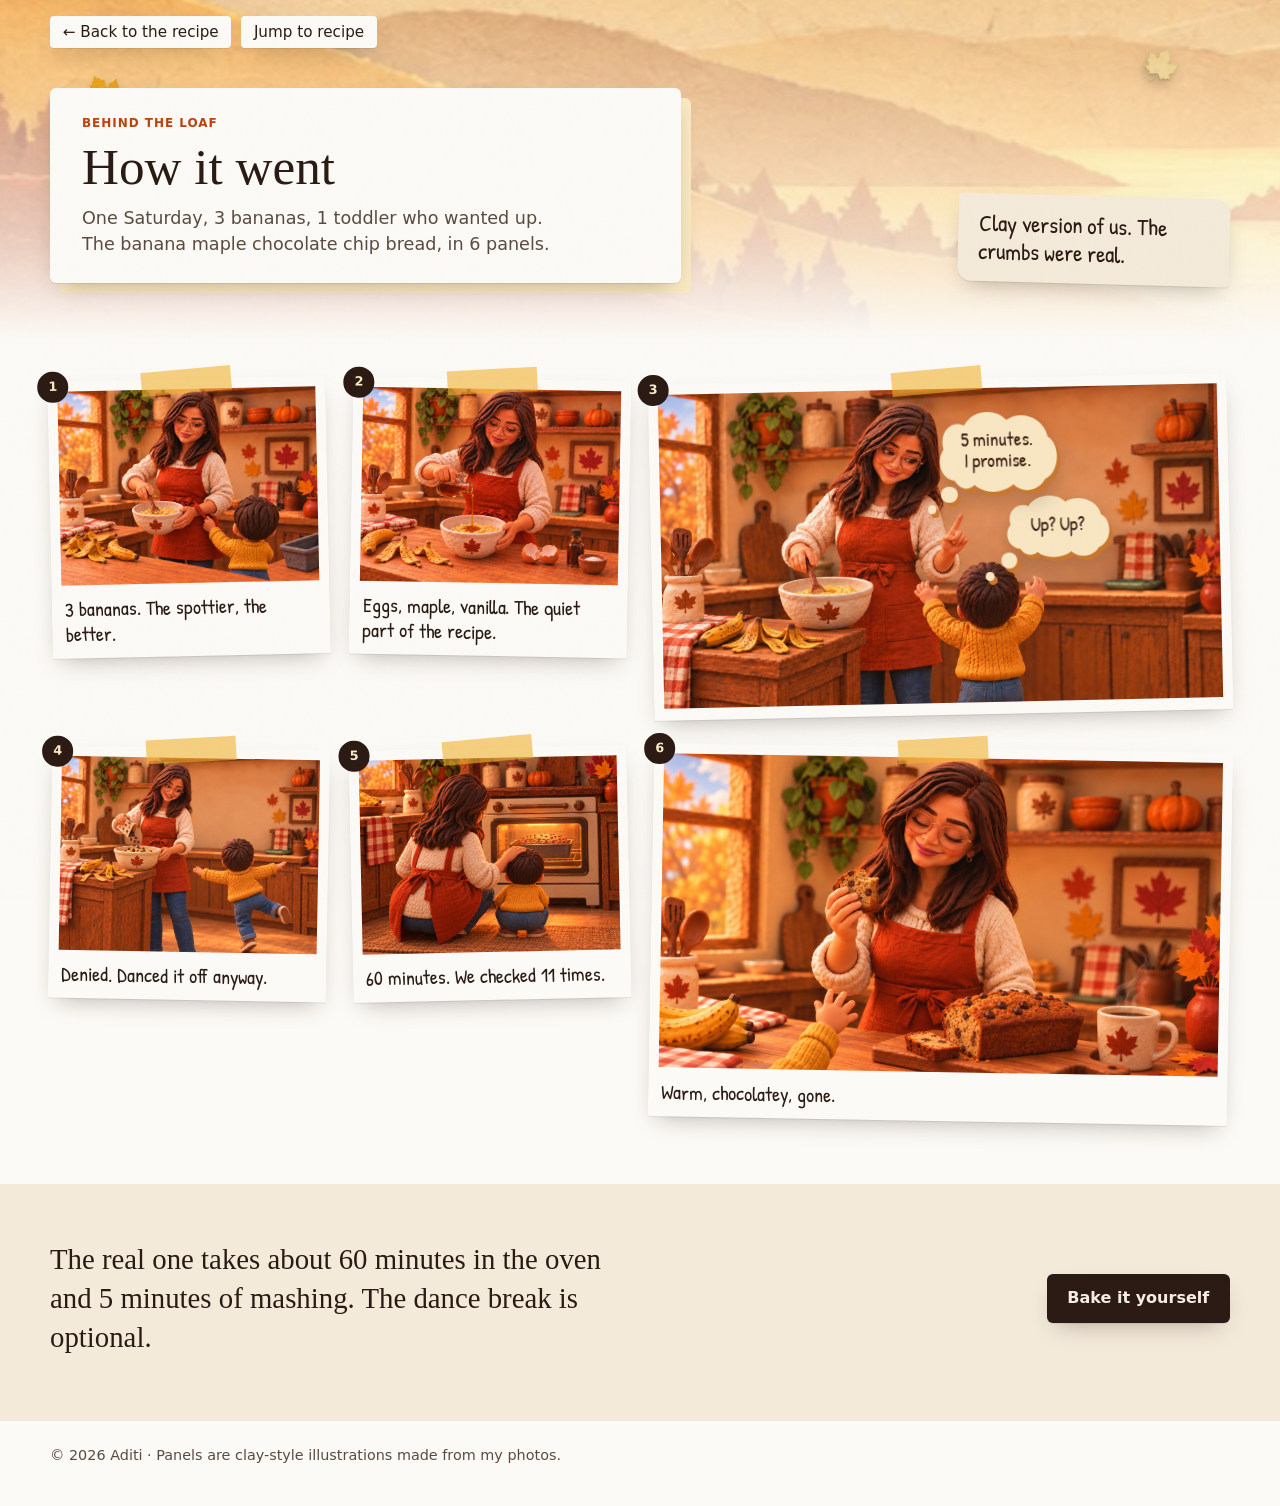
==== comic.html @ 46024538 "Add comic strip page (How it went) and teaser on index Amp-Thread-ID: https://ampcode.com/threads/T-" ====
<!DOCTYPE html>
<html lang="en">
<head>
  <meta charset="utf-8">
  <meta name="viewport" content="width=device-width, initial-scale=1">
  <title>How it went · Banana Maple Chocolate Chip Protein Bread</title>
  <meta name="description" content="One Saturday, 3 bananas and a toddler who wanted up. The banana maple chocolate chip bread, told in 6 clay panels.">
  <meta name="theme-color" content="#FCFAF6">
  <link rel="canonical" href="https://aditiabhang.github.io/yummy-food/comic.html">
  <link rel="icon" href="data:image/svg+xml,%3Csvg xmlns=%22http://www.w3.org/2000/svg%22 viewBox=%220 0 100 100%22%3E%3Ctext y=%22.9em%22 font-size=%2290%22%3E%F0%9F%8D%81%3C/text%3E%3C/svg%3E">
  <meta property="og:type" content="article">
  <meta property="og:title" content="How it went · Banana Maple Chocolate Chip Protein Bread">
  <meta property="og:description" content="One Saturday, 3 bananas and a toddler who wanted up. The bread, in 6 clay panels.">
  <meta property="og:url" content="https://aditiabhang.github.io/yummy-food/comic.html">
  <meta property="og:image" content="https://aditiabhang.github.io/yummy-food/assets/images/comic/panel-3.jpg">
  <meta property="og:image:width" content="1400">
  <meta property="og:image:height" content="788">
  <meta property="og:image:alt" content="Clay figures: a toddler raises both arms to be picked up while his mother smiles and wags one finger over a mixing bowl">
  <link rel="preload" href="assets/fonts/PatrickHand-Regular.woff2" as="font" type="font/woff2" crossorigin>

  <style>
    @font-face {
      font-family: "Patrick Hand";
      src: url("assets/fonts/PatrickHand-Regular.woff2") format("woff2");
      font-weight: 400;
      font-style: normal;
      font-display: swap;
    }
    :root {
      --paper: #FCFAF6;
      --ink: #2A1B15;
      --muted: #5B4A40;
      --cocoa: #2B1B14;
      --gold: #F2B233;
      --gold-soft: #FBEBC4;
      --maple: #B8440F;
      --sand: #EADBC2;
      --sand-2: #F4EADA;
      --cloud: #F8E6C3;
      --cloud-edge: #C9772E;
      --display: "Iowan Old Style", "Charter", "Palatino Linotype", Georgia, serif;
      --body: ui-sans-serif, system-ui, -apple-system, "Segoe UI", Roboto, "Helvetica Neue", Arial, sans-serif;
      --hand: "Patrick Hand", "Segoe Print", "Bradley Hand", cursive;
      --pshadow: 0 1px 0 rgba(43,27,20,.08), 0 10px 24px -10px rgba(43,27,20,.35);
      color-scheme: light;
    }

    *, *::before, *::after { box-sizing: border-box; }
    html { overflow-x: clip; scroll-behavior: smooth; -webkit-text-size-adjust: 100%; }
    body { margin: 0; background: var(--paper); color: var(--ink); font-family: var(--body); line-height: 1.5; }
    body::after {
      content: ""; position: fixed; inset: 0; pointer-events: none; z-index: 60; opacity: .1; mix-blend-mode: multiply;
      background-image: url("data:image/svg+xml;utf8,<svg xmlns='http://www.w3.org/2000/svg' width='200' height='200'><filter id='n'><feTurbulence type='fractalNoise' baseFrequency='.9' numOctaves='2' stitchTiles='stitch'/><feColorMatrix values='0 0 0 0 .6 0 0 0 0 .5 0 0 0 0 .4 0 0 0 .18 0'/></filter><rect width='200' height='200' filter='url(%23n)'/></svg>");
    }
    a { color: var(--maple); text-underline-offset: 0.2em; }
    :focus-visible { outline: 3px solid var(--maple); outline-offset: 3px; border-radius: 4px; }
    img { max-width: 100%; }
    .wrap { width: min(1180px, 100% - 2.5rem); margin-inline: auto; position: relative; }

    .nav { position: absolute; top: 1rem; left: 0; z-index: 5; display: flex; gap: .6rem; flex-wrap: wrap; }
    .nav a { color: var(--cocoa); background: var(--paper); padding: .3rem .8rem; border-radius: 4px; text-decoration: none; box-shadow: var(--pshadow); font-size: .95rem; }

    /* Hero: the sunset paper, veiled with cream */
    .hero { position: relative; padding: 5.5rem 0 3.5rem; }
    .hero::before { content: ""; position: absolute; inset: 0 -100vw; z-index: 0; background: url("assets/images/paper-sunset.jpg") center 62% / cover no-repeat; }
    .hero::after { content: ""; position: absolute; inset: 0 -100vw; z-index: 0; background: linear-gradient(180deg, rgba(252,250,246,.35), rgba(252,250,246,.75) 70%, var(--paper)); }
    .hero .wrap { z-index: 1; display: grid; grid-template-columns: 1.1fr .9fr; gap: 2rem; align-items: end; }
    .hero-copy { background: var(--paper); padding: 1.8rem 2rem 1.6rem; border-radius: 6px; box-shadow: var(--pshadow); position: relative; }
    .hero-copy::after { content: ""; position: absolute; inset: 10px -10px -10px 10px; background: var(--gold-soft); z-index: -1; border-radius: 6px; }
    .eyebrow { font: 600 .75rem/1 var(--body); letter-spacing: .08em; text-transform: uppercase; color: var(--maple); margin: 0 0 .7rem; }
    h1 { font-family: var(--display); font-weight: 500; font-size: clamp(2rem, 4.5vw, 3.2rem); line-height: 1.05; margin: 0 0 .7rem; }
    .lead { margin: 0; font-size: 1.1rem; color: var(--muted); max-width: 30rem; }
    .hero-side { justify-self: end; margin: 0; font-family: var(--hand); font-size: 1.45rem; line-height: 1.2; color: var(--cocoa); background: var(--sand-2); padding: 1rem 1.3rem; border-radius: 3px 16px 4px 14px; box-shadow: var(--pshadow); transform: rotate(1.5deg); max-width: 17rem; }
    .leaf { position: absolute; width: 46px; z-index: 1; filter: drop-shadow(0 6px 6px rgba(43,27,20,.25)); pointer-events: none; }

    /* The strip */
    .strip { padding: 2.5rem 0 4rem; }
    .grid { display: grid; grid-template-columns: repeat(4, 1fr); gap: 2rem 1.4rem; align-items: start; }
    .wide { grid-column: span 2; }
    .panel { margin: 0; position: relative; padding: 10px 10px 12px; background: var(--paper); box-shadow: var(--pshadow); }
    .panel:nth-child(odd) { transform: rotate(-1.2deg); }
    .panel:nth-child(even) { transform: rotate(1deg); }
    .panel img { display: block; width: 100%; height: auto; aspect-ratio: 4 / 3; object-fit: cover; }
    .wide img { aspect-ratio: 16 / 9; }
    .tape { position: absolute; top: -10px; left: 50%; width: 90px; height: 24px; margin-left: -45px; background: rgba(242,178,51,.6); transform: rotate(-4deg); z-index: 2; }
    .panel figcaption { font-family: var(--hand); font-size: 1.25rem; line-height: 1.25; padding: .7rem .2rem 0; }
    .num { position: absolute; top: -.6rem; left: -.6rem; width: 1.9rem; height: 1.9rem; border-radius: 50%; background: var(--cocoa); color: var(--gold-soft); font: 600 .8rem/1.9rem var(--body); text-align: center; z-index: 3; }

    /* Papercut thought clouds */
    .cloud {
      position: absolute; z-index: 3; display: grid; place-items: center; text-align: center;
      font-family: var(--hand); font-size: clamp(.9rem, 1.5vw, 1.3rem); line-height: 1.05; white-space: nowrap;
      padding: 1.1em 1.5em 1.25em; color: #3B1F12;
      background: url("data:image/svg+xml;utf8,<svg xmlns='http://www.w3.org/2000/svg' viewBox='0 0 220 110' preserveAspectRatio='none'><path fill='%23F8E6C3' d='M36 92C12 90 4 66 18 52C10 30 32 14 54 22C68 2 108 0 126 16C150 4 188 12 196 38C218 48 216 84 190 92C178 108 150 110 136 98C118 110 86 110 70 98C58 106 44 102 36 92Z'/></svg>") center / 100% 100% no-repeat;
      filter: drop-shadow(3px 4px 0 var(--cloud-edge)) drop-shadow(0 8px 10px rgba(42,27,21,.22));
    }
    .cloud::before, .cloud::after { content: ""; position: absolute; border-radius: 50%; background: var(--cloud); }
    .cloud::before { width: .85em; height: .85em; }
    .cloud::after { width: .45em; height: .45em; }
    .cloud-kid { right: 20%; bottom: 46%; }
    .cloud-kid::before { left: -.1em; bottom: -.5em; }
    .cloud-kid::after { left: -.9em; bottom: -1.1em; }
    .cloud-mum { left: 49%; top: 9%; }
    .cloud-mum::before { left: .4em; bottom: -.45em; }
    .cloud-mum::after { left: -.3em; bottom: -1em; }

    /* Closing band: sand, not cocoa */
    .after { position: relative; padding: 3.5rem 0 4rem; }
    .after::before { content: ""; position: absolute; inset: 0 -100vw; background: var(--sand-2); z-index: -1; }
    .after .wrap { display: grid; grid-template-columns: 1fr auto; gap: 2rem; align-items: center; }
    .after p { font-family: var(--display); font-size: clamp(1.3rem, 2.4vw, 1.8rem); line-height: 1.35; margin: 0; max-width: 36rem; }
    .btn { display: inline-block; background: var(--cocoa); color: #F6EEE3; text-decoration: none; padding: .8rem 1.3rem; border-radius: 6px; font-weight: 600; box-shadow: var(--pshadow); }
    .btn:hover { background: #3B281F; }

    .site-footer { padding: 1.5rem 0 2.5rem; color: var(--muted); font-size: .9rem; }
    .site-footer p { margin: 0; }

    @media (max-width: 760px) {
      .hero { padding-top: 4.5rem; }
      .hero .wrap { grid-template-columns: 1fr; }
      .hero-side { justify-self: start; transform: rotate(-1deg); }
      .grid { grid-template-columns: 1fr; gap: 2.2rem; }
      .wide { grid-column: auto; }
      .cloud { font-size: .8rem; }
      .cloud-kid { right: 4%; bottom: 33%; }
      .cloud-mum { left: 45%; top: 6%; }
      .after .wrap { grid-template-columns: 1fr; }
    }
    @media (prefers-reduced-motion: reduce) { html { scroll-behavior: auto; } }
    @media print {
      body::after, .tape, .leaf, .nav, .after { display: none !important; }
      .hero::before, .hero::after { display: none; }
      .panel, .hero-copy { transform: none; box-shadow: none; }
    }
  </style>

  <script defer src="https://cloud.umami.is/script.js"
    data-website-id="78c5d58c-f7d5-4a51-99a7-43ed96a893a9"
    data-domains="aditiabhang.github.io"></script>
</head>
<body>
  <header class="site-header">
    <div class="wrap">
      <nav class="nav" aria-label="Page">
        <a href="index.html" data-umami-event="comic-back">← Back to the recipe</a>
        <a href="index.html#recipe" data-umami-event="jump-to-recipe" data-umami-event-place="comic-header">Jump to recipe</a>
      </nav>
    </div>
  </header>

  <main>
    <section class="hero" aria-labelledby="comic-title">
      <img class="leaf" src="assets/images/paper-leaf-1.png" alt="" style="left: 6%; top: 18%; transform: rotate(-20deg)">
      <img class="leaf" src="assets/images/paper-leaf-3.png" alt="" style="right: 8%; top: 10%; transform: rotate(25deg); width: 38px">
      <div class="wrap">
        <div class="hero-copy">
          <p class="eyebrow">Behind the loaf</p>
          <h1 id="comic-title">How it went</h1>
          <p class="lead">One Saturday, 3 bananas, 1 toddler who wanted up. The banana maple chocolate chip bread, in 6 panels.</p>
        </div>
        <p class="hero-side">Clay version of us. The crumbs were real.</p>
      </div>
    </section>

    <section class="strip" aria-label="The comic">
      <div class="wrap">
        <div class="grid">
          <figure class="panel">
            <span class="tape" aria-hidden="true"></span><span class="num" aria-hidden="true">1</span>
            <img src="assets/images/comic/panel-1.jpg" width="1400" height="1050" alt="She mashes bananas in a cream bowl while the toddler, seen from behind, tugs her apron string. Three empty peels and one banana sit on the counter." decoding="async">
            <figcaption>3 bananas. The spottier, the better.</figcaption>
          </figure>
          <figure class="panel">
            <span class="tape" aria-hidden="true"></span><span class="num" aria-hidden="true">2</span>
            <img src="assets/images/comic/panel-2.jpg" width="1400" height="1050" alt="Maple syrup pours in a thin ribbon into the mashed banana. Two cracked eggshells, a vanilla bottle and a pinch of salt sit beside the bowl." loading="lazy" decoding="async">
            <figcaption>Eggs, maple, vanilla. The quiet part of the recipe.</figcaption>
          </figure>
          <figure class="panel wide">
            <span class="tape" aria-hidden="true"></span><span class="num" aria-hidden="true">3</span>
            <img src="assets/images/comic/panel-3.jpg" width="1400" height="788" alt="The toddler raises both arms to be picked up. She looks down smiling, one hand on the whisk, the other wagging a finger." loading="lazy" decoding="async">
            <span class="cloud cloud-kid" role="img" aria-label="The toddler thinks: Up? Up?">Up? Up?</span>
            <span class="cloud cloud-mum" role="img" aria-label="She thinks: 5 minutes. I promise.">5 minutes.<br>I promise.</span>
          </figure>
          <figure class="panel">
            <span class="tape" aria-hidden="true"></span><span class="num" aria-hidden="true">4</span>
            <img src="assets/images/comic/panel-4.jpg" width="1400" height="1050" alt="The toddler twirls behind her, arms out, one foot off the floor. She laughs while shaking chocolate chips into the bowl." loading="lazy" decoding="async">
            <figcaption>Denied. Danced it off anyway.</figcaption>
          </figure>
          <figure class="panel">
            <span class="tape" aria-hidden="true"></span><span class="num" aria-hidden="true">5</span>
            <img src="assets/images/comic/panel-5.jpg" width="1400" height="1050" alt="Both crouch in front of the glowing oven window, her hand resting on the back of his head, watching the loaf rise." loading="lazy" decoding="async">
            <figcaption>60 minutes. We checked 11 times.</figcaption>
          </figure>
          <figure class="panel wide">
            <span class="tape" aria-hidden="true"></span><span class="num" aria-hidden="true">6</span>
            <img src="assets/images/comic/panel-6.jpg" width="1400" height="788" alt="She bites into a slice with her eyes closed. A small hand in a mustard sleeve reaches up for it from the bottom of the frame. The loaf and a mug of coffee sit on the board." loading="lazy" decoding="async">
            <figcaption>Warm, chocolatey, gone.</figcaption>
          </figure>
        </div>
      </div>
    </section>

    <section class="after" aria-label="Make it">
      <div class="wrap">
        <p>The real one takes about 60 minutes in the oven and 5 minutes of mashing. The dance break is optional.</p>
        <a class="btn" href="index.html#recipe" data-umami-event="jump-to-recipe" data-umami-event-place="comic-end">Bake it yourself</a>
      </div>
    </section>
  </main>

  <footer class="site-footer">
    <div class="wrap">
      <p>© 2026 Aditi · Panels are clay-style illustrations made from my photos.</p>
    </div>
  </footer>
</body>
</html>
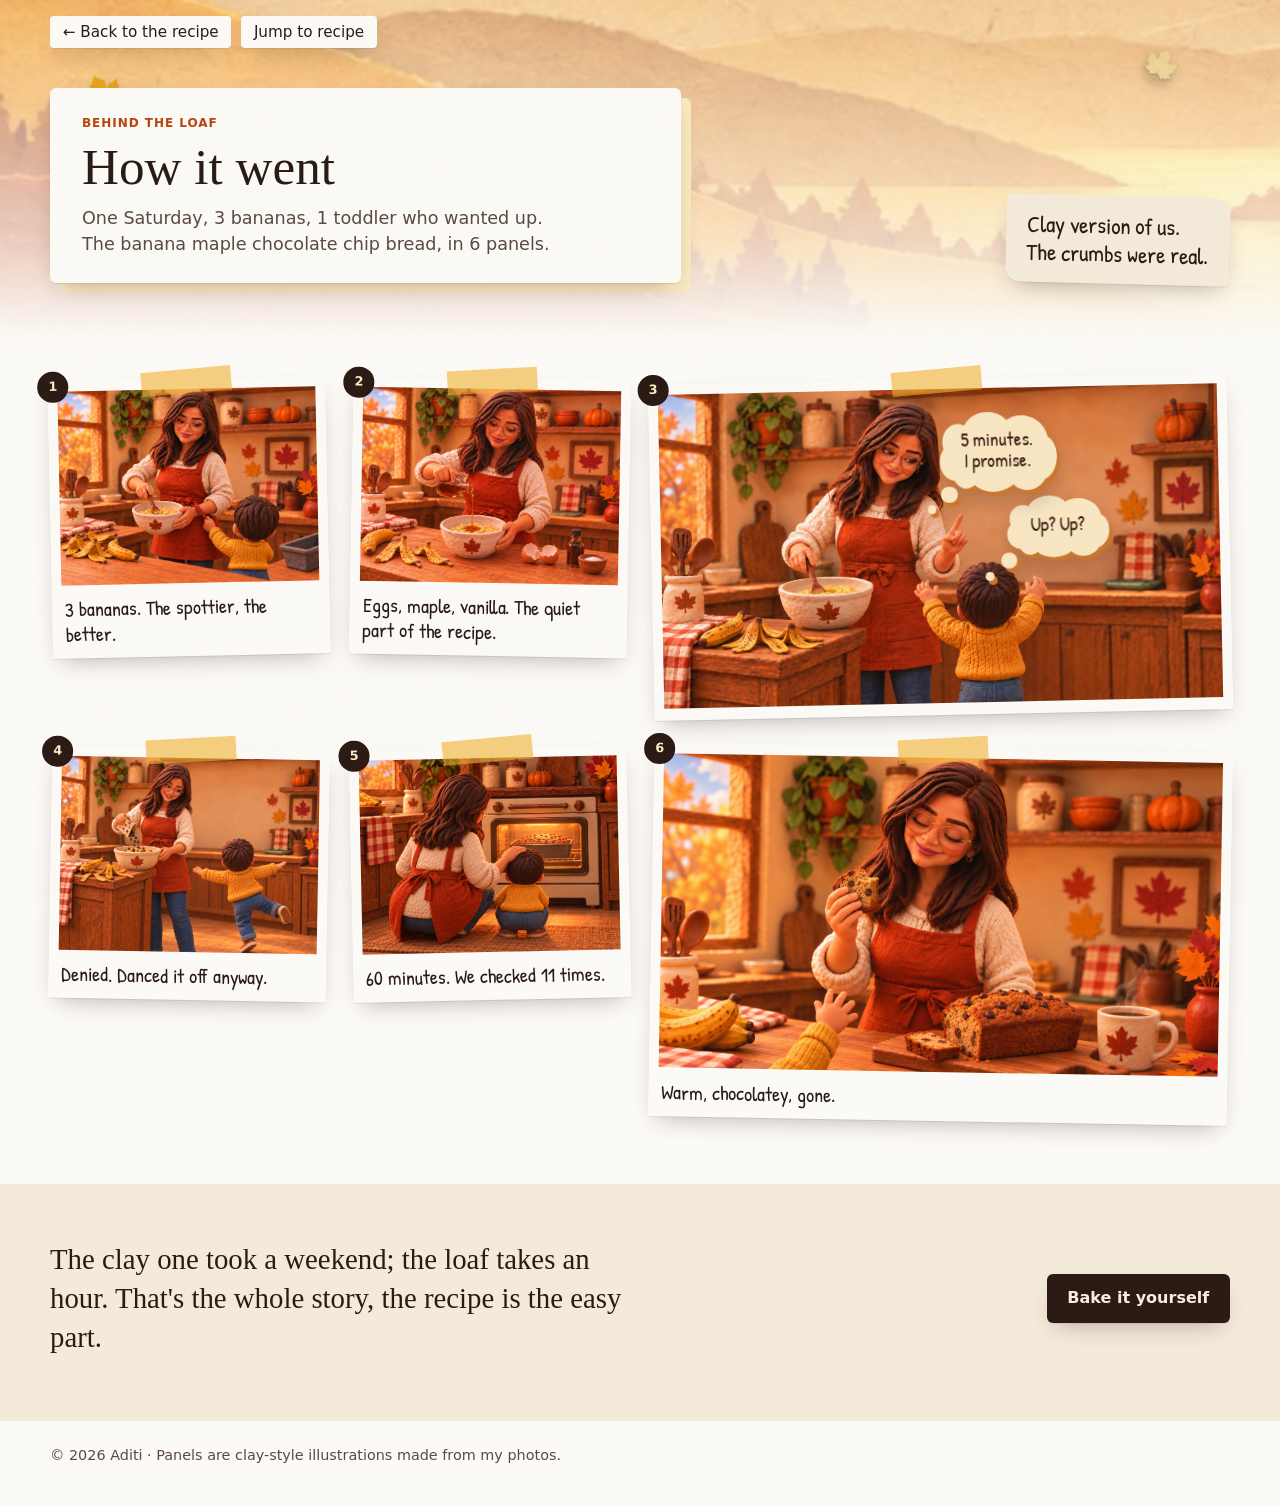
==== commit fee7e09e: "Rework nerd card, shorten hero, fix leaf catch and phone pause button, comic copy Amp-Thread-ID: htt" ====
--- a/comic.html
+++ b/comic.html
@@ -158,7 +158,7 @@
           <h1 id="comic-title">How it went</h1>
           <p class="lead">One Saturday, 3 bananas, 1 toddler who wanted up. The banana maple chocolate chip bread, in 6 panels.</p>
         </div>
-        <p class="hero-side">Clay version of us. The crumbs were real.</p>
+        <p class="hero-side">Clay version of us.<br>The crumbs were real.</p>
       </div>
     </section>
 
@@ -202,7 +202,7 @@
 
     <section class="after" aria-label="Make it">
       <div class="wrap">
-        <p>The real one takes about 60 minutes in the oven and 5 minutes of mashing. The dance break is optional.</p>
+        <p>The clay one took a weekend; the loaf takes an hour. That's the whole story, the recipe is the easy part.</p>
         <a class="btn" href="index.html#recipe" data-umami-event="jump-to-recipe" data-umami-event-place="comic-end">Bake it yourself</a>
       </div>
     </section>
